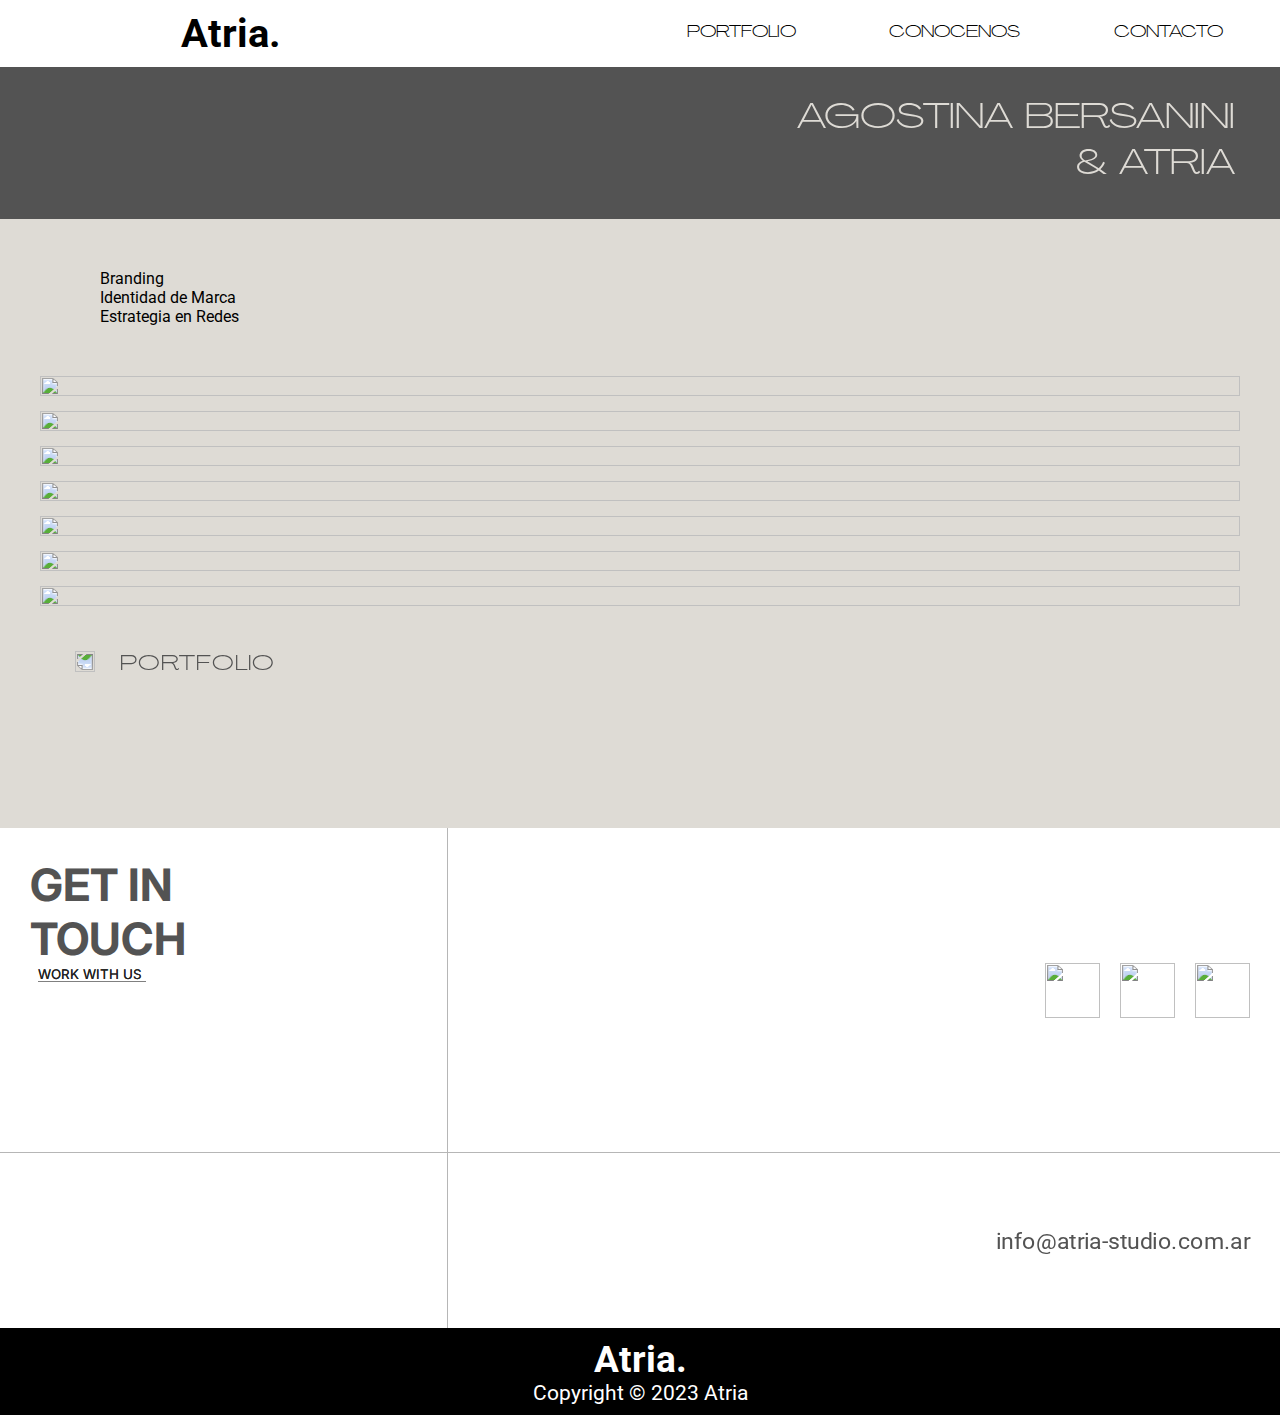
==== agos-bersanini.html @ bcda0cda "Add files via upload" ====
<!DOCTYPE <!DOCTYPE html>

<html>

<head>
    <meta charset="utf-8">
    <meta http-equiv="X-UA-Compatible" content="IE=edge">
    <title>Atria & AB</title>
    <meta name="description" content="">
    <meta name="viewport" content="width=device-width, initial-scale=1">

    <link rel="stylesheet" type="text/css" href="styles.css">
    <link href="https://unpkg.com/aos@2.3.1/dist/aos.css" rel="stylesheet">
    <link rel="stylesheet"
        href="https://fonts.googleapis.com/css2?family=Material+Symbols+Outlined:opsz,wght,FILL,GRAD@20..48,100..700,0..1,-50..200" />
    <link rel="preconnect" href="https://fonts.googleapis.com">
    <link rel="preconnect" href="https://fonts.gstatic.com" crossorigin>
    <link href="https://fonts.googleapis.com/css2?family=Roboto&display=swap" rel="stylesheet">
    <link href="https://fonts.googleapis.com/css2?family=Inter:wght@100&display=swap" rel="stylesheet">
    <script src="https://unpkg.com/aos@2.3.1/dist/aos.js"></script>
</head>


<body>

    <header class="big-screens">
        <div id="logoContainer">
            <a href="index.html">
                <p>Atria.</p>
            </a>
        </div>
        <nav id="nav">
            <div class="menuLinks">
                <a href="portfolio.html">PORTFOLIO</a>
                <a href="index.html">CONOCENOS</a>
                <a href="index.html">CONTACTO</a>
            </div>
        </nav>
    </header>
    <header id="smallHeader" class="small-screens">
        <div id="logoContainer">
            <a href="index.html">
                <p>Atria.</p>
            </a>
            <a href="javascript:void(0);" class="icon" onclick="hamburgerMenu()">
                <span class="material-symbols-outlined size-48">
                    menu
                </span>
            </a>
        </div>
        <nav id="nav">
            <div id="menuLinks">
                <a href="portfolio.html">PORTFOLIO</a>
                <a href="index.html">CONOCENOS</a>
                <a href="index.html">CONTACTO</a>>
            </div>
        </nav>
    </header>

    <div class="portfolio-title">
        <a class="backToPortfolio" href="portfolio.html">
            <img src="images/chevron-left.svg" alt="">
        </a>
        <div>
            <h2 data-aos="fade-right" data-aos-duration="1000">
                AGOSTINA BERSANINI
            </h2>
            <h2 data-aos="fade-right" data-aos-duration="1000">
                & ATRIA
            </h2>
        </div>
    </div>

    <div class="portfolio-subtitle">
        <p>
            Branding <br>
            Identidad de Marca <br>
            Estrategia en Redes
        </p>
    </div>

    <div class="subpage-gallery" data-aos="fade-zoom-in" data-aos-duration="1000">
        <img src="images/PORTFOLIO/02. Agostina Bersanini/1.png" alt="">
        <img src="images/PORTFOLIO/02. Agostina Bersanini/2.png" alt="">
        <img src="images/PORTFOLIO/02. Agostina Bersanini/3.png" alt="">
        <img src="images/PORTFOLIO/02. Agostina Bersanini/4.png" alt="">
        <img src="images/PORTFOLIO/02. Agostina Bersanini/5.png" alt="">
        <img src="images/PORTFOLIO/02. Agostina Bersanini/6.png" alt="">
        <img src="images/PORTFOLIO/02. Agostina Bersanini/7.png" alt="">
        <a class="portfolio-sublink" href="portfolio.html">
            <img src="images/chevron-right.svg" alt="">
            <h2>PORTFOLIO</h2>
        </a>
    </div>

    <div class="contact-section">
        <div>
            <div class="box1">
                <h2>GET IN<br>TOUCH</h2>
                <small>WORK WITH US <img src="images/Group.svg"
                        alt=""></small>
            </div>
            <div class="box2">
                <div></div>
            </div>
        </div>
        <div>
            <div class="box3">
                <a href="mailto:info@atria-studio.com.ar"><img src="images/mail.png" alt=""></a>
                <a href="#"><img src="images/linkedin.png" alt=""></a>
                <a href="https://www.instagram.com/atria_studio/"><img src="images/instagram.png" alt=""></a>
            </div>
            <div class="box4">
                <p>info@atria-studio.com.ar</p>
            </div>
        </div>
    </div>

    <footer>
        <p>Atria.</p>
        <p>Copyright &#169; 2023 Atria</p>
    </footer>

    <script src="scripts.js" async defer></script>
    <script src="https://unpkg.com/aos@2.3.1/dist/aos.js"></script>
    <script>
        AOS.init();
    </script>
</body>

</html>
---- styles.css ----
@font-face {
    font-family: Agrandir;
    src: url(customFonts/Agrandir-GrandLight.otf);
}

@font-face {
    font-family: AgrandirH;
    src: url(customFonts/Agrandir-GrandHeavy.otf);
}

@font-face {
    font-family: AgrandirR;
    src: url(customFonts/Agrandir-Regular.otf);
}

* {
    margin: 0;
    padding: 0;
    box-sizing: border-box;
    color: black;
    text-decoration: none;
}

html {
    scroll-behavior: smooth;
}

body {
    background-color: #DEDBD5;
    font-family: 'Roboto', sans-serif;
}

/* CSS for the loading image/animation on the index page*/

#loader {
    display: flex;
    justify-content: center;
    align-items: center;
    background-color: #FFFFFF;
    height: 100%;
    width: 100%;
    z-index: 99;
    position: fixed;
}

.logo {
    display: flex;
    justify-content: center;
    align-items: center;
}

/* CSS for the header and menu for both big and small screens*/
/* I did two different headers because i couldn't solve styling issues when clicking the hamburger icon on mobile,
so a redistribution of items was needed.This can be done better but i couldn't figure it out before delivery date*/

.big-screens,
.small-screens {
    position: sticky;
    top: 0;
    display: flex;
    justify-content: space-between;
    align-items: center;
    width: 100%;
    background-color: #FFFFFF;
    z-index: 12;
    padding: 10px;
}

#logoContainer a p {
    font-family: 'Roboto', sans-serif;
    font-size: 2.5rem;
    font-weight: bold;
}

#logoContainer {
    width: 35%;
    display: flex;
    justify-content: center;
    align-items: center;
}

nav {
    width: 50%;
    display: flex;
    justify-content: center;
}

.menuLinks {
    width: 100%;
    font-family: 'Agrandir', sans-serif;
    display: flex;
    justify-content: space-around;
}

.small-screens {
    display: none;
}

@media(max-width:650px) {

    .big-screens {
        display: none;
    }

    #loader {
        max-width: 100%;
    }
    
    .small-screens {
        display: flex;
        flex-direction: column;
        padding: 8px 30px;
    }

    .small-screens #logoContainer {
        width: 100%;
        display: flex;
        justify-content: space-between;
    }

    .small-screens .icon {
        color: black;
    }

    .small-screens .icon .size-48 {
        font-size: 40px;
        font-variation-settings: 'wght' 700;
    }

    .small-screens nav {
        width: 100%;
    }

    .small-screens nav #menuLinks {
        padding: 15px 0;
        width: 100%;
        font-family: 'Agrandir', sans-serif;
        display: none;
        flex-direction: column;
        animation: growDown 300ms linear forwards;
        transform-origin: top center;
    }

    .small-screens nav #menuLinks a {
        width: 100%;
        padding: 20px 0;
        text-align: right;
    }

    @keyframes growDown {
        0% {
            transform: scaleY(0);
            height: 0px;

        }

        50% {
            height: 130px;
        }

        80% {
            transform: scaleY(1.1);
            height: 233px;
        }

        100% {
            transform: scaleY(1);
            height: auto;
        }
    }
}



@media (max-width: 650px) {

    header .icon {
        display: block;
    }

    header #menuLinks {
        display: none;
    }

    header nav {

        justify-content: flex-end;
    }


}

/*CSS for handling fade in animation*/

.fade-in {
    opacity: 0;
    transition: opacity 1s ease-in;
}

.fade-in.visible {
    opacity: 1;
}

/* CSS for the video and link to portfolio*/

.vid {
    display: flex;
    flex-direction: column;
    justify-content: space-between;
    margin: 48px auto auto auto;
    width: 80%;
    animation: fadeInAnimation ease 2s;
}

@media (max-width: 1400px) {
    .vid {
        margin-top: 35px;
    }
}

@media (max-width: 950px) {
    .vid {
        width: 100%;
        margin: 0;
    }
}

.portfolio-link {
    display: flex;
    justify-content: end;
    align-items: center;
    margin: 30px 20px 20px auto;
    padding-right: 15px;
}

.portfolio-link h2 {
    margin-top: 3px;
    font-family: 'Agrandir', 'Roboto', sans-serif;
    letter-spacing: 1px;
    font-weight: 100;
    font-size: 28px;
    color: #535353;
    text-align: right;
}

/*I had to add a stupid padding-bottom of a few px because the chevron icon doesn't properly align with the text*/

.portfolio-link img {
    height: 28px;
    padding-left: 25px;
    margin-bottom: 3px;
}

@media (max-width: 1400px) {
    .portfolio-link h2 {
        font-size: 21px;
    }

    .portfolio-link img {
        height: 21px;
        margin-bottom: 2px;
    }
}

@media (max-width: 650px) {

    .portfolio-link {
        margin-top: 15px;
        padding-right: 0;
        margin-right: 10px;
    }

    .portfolio-link h2 {
        font-size: 16px;
    }

    .portfolio-link img {
        height: 16px;
        margin-bottom: 4px;
    }
}

/* CSS for the banner animation*/

.infinite-loop {
    position: relative;
    height: 120px;
    width: 100%;
    max-width: 100%;
    padding-bottom: 30px;
    margin-top: 90px;
    margin-bottom: 90px;
    overflow: hidden;
    animation: fadeInAnimation ease 2s;
}

.primary img,
.secondary img {
    height: 120px;
}

.overlay-img .static-img {
    height: 120px;
    width: 100%;
    object-fit: cover;
    position: absolute;
    z-index: 8;
}

.primary .front-img {
    width: fit-content;
    height: 120px;
    position: absolute;
    animation: primary 7s linear infinite;
    z-index: 10;
}

.secondary .front-img {
    width: fit-content;
    height: 120px;
    position: absolute;
    animation: secondary 7s linear infinite;
    z-index: 10;
}

.primary .back-img {
    width: fit-content;
    animation: primary 6s linear infinite;
    position: absolute;
}

.secondary .back-img {
    width: fit-content;
    animation: secondary 6s linear infinite;
    position: absolute;
}

@keyframes primary {
    to {
        transform: translateX(-100%);
    }
}

@keyframes secondary {
    from {
        transform: translateX(100%);
    }

    to {
        transform: translateX(0%);
    }
}

@media (max-width: 650px) {

    .infinite-loop {
        margin-top: 30px;
        margin-bottom: 50px;
    }

    .infinite-loop,
    .primary .front-img,
    .primary .back-img,
    .secondary .front-img,
    .secondary .back-img,
    .overlay-img .static-img,
    .primary .front-img,
    .secondary .back-img {
        height: 52px;
    }

}

/* CSS for portfolio preview */

.portfolio-preview {
    display: flex;
    flex-direction: column;
    justify-content: center;
    align-items: center;
    width: 75%;
    margin: auto;
}

.portfolio-preview .preview-title {
    margin-bottom: 50px;
}

.portfolio-preview .preview-title h2 {
    font-family: 'Agrandir', 'Roboto', sans-serif;
    font-weight: 100;
    font-size: 28px;
    color: #535353;
}

.gallery {
    display: flex;
    justify-content: space-between;
    height: 930px;
    width: 100%;
}

.gallery .tall-image {
    max-width: 25%;
    display: flex;
    justify-content: center;
    align-items: center;
}

.gallery .tall-image img {
    width: 100%;
    height: 100%;
    object-fit: cover;
}

.small-image-group {
    max-width: 23%;
    height: 100%;
    display: flex;
    flex-direction: column;
    justify-content: space-between;
}

.small-image-group .small-image {
    max-width: 100%;
}

.small-image-group .small-image:first-of-type {
    height: 44%;
}

.small-image-group .small-image:nth-of-type(2) {
    height: 54%;
}

.small-image-group .small-image img {
    height: 100%;
    width: 100%;
    object-fit: cover;
}

.half-gallery-column {
    display: flex;
    flex-direction: column;
    justify-content: space-between;
    width: 49%;
    height: 100%;
}

.big-image {
    height: 64%;
    display: flex;
    justify-content: center;
    align-items: center;
}

.big-image img {
    height: 100%;
    width: 100%;
    object-fit: cover;
}

.half-gallery-column .small-image-group {
    height: 34%;
    max-width: 100%;
    display: flex;
    flex-direction: row;
    justify-content: space-between;
}

.half-gallery-column .small-image-group .small-image {
    height: 100%;
    width: 48.5%;

}

.half-gallery-column .small-image-group .small-image img {
    height: 100%;
    width: 100%;
    object-fit: cover;
}

.gallery-small {
    display: none;
}

@media (max-width: 1400px) {

    .portfolio-preview {
        width: 85%;
    }

    .portfolio-preview .preview-title h2 {
        font-size: 28px;
    }

    .gallery {
        height: 720px;
    }
}

@media (max-width: 950px) {

    .portfolio-preview {
        width: 100%;
    }

    .portfolio-preview .preview-title h2 {
        font-size: 21px;
    }

    .gallery {
        height: 550px;
    }
}

@media (max-width: 650px) {

    .portfolio-preview {
        width: 90%;
    }

    .portfolio-preview .preview-title h2 {
        font-size: 21px;
    }

    .gallery {
        display: none;
    }

    .gallery-small {
        display: flex;
        flex-direction: column;
        gap: 15px;
    }

    .gallery-small img {
        width: 100%;
        object-fit: cover;
        height: 195px;
    }

}

/* CSS for description */

.descripcion {
    width: 90%;
    display: flex;
    justify-content: center;
    align-items: center;
    margin: 120px auto;
    border-top: 1px solid #B6B6B6;
    border-bottom: 1px solid #B6B6B6;
}

.descripcion p {
    width: 60%;
    text-align: center;
    margin: 130px auto;
    color: #535353;
    font-size: 1.5rem;
}

.bold {
    font-family: 'AgrandirH', 'Roboto', sans-serif;
    font-weight: bold;
    color: #535353;
}

@media(max-width: 650px) {

    .descripcion {
        margin: 50px auto;
    }

    .descripcion p {
        width: 90%;
        margin-top: 40px;
        margin-bottom: 40px;
        font-size: 1rem;
    }

}

/* CSS for services */

.caja-servicios {
    display: flex;
    margin: 100px auto;
    justify-content: space-around;
    width: 90%;
    max-width: 1300px;
}

.caja-servicios div {
    display: flex;
    flex-direction: column;
    align-items: center;
    width: 28%;
}

.caja-servicios div img {
    padding-bottom: 20px;
    width: 100%;
}

.caja-servicios div h3 {
    font-family: 'Agrandir', 'Roboto', sans-serif;
    align-self: flex-start;
}

.caja-servicios div h3,
.caja-servicios div p {
    font-weight: 100;
    color: #575757;
    margin-top: 5px;
    margin-bottom: 5px;
}

.caja-servicios div p {
    font-size: 1rem;
}

@media(max-width: 650px) {

    .caja-servicios {
        flex-direction: column;
        justify-content: center;
        align-items: center;
        width: 100%;
        margin: 60px auto;
    }

    .caja-servicios div,
    .caja-servicios div picture,
    .caja-servicios div picture img {
        width: 100%;
    }

    .caja-servicios div img {
        padding-top: 40px;
    }

    .caja-servicios div h3 {
        align-self: center;
        font-size: 16px;
        letter-spacing: 1px;
    }

    .caja-servicios div h3,
    .caja-servicios div p {
        width: 85%;
    }

}

/*CSS for Contact Form*/

.contact-form-container {
    width: 100%;
    background-color: #535353;
    display: flex;
    justify-content: center;
    align-items: center;
}

.contact-form {
    width: 52%;
    display: flex;
    flex-direction: column;
    justify-content: space-around;
    align-items: center;
    margin: 40px auto;
}

.contact-form h2 {
    margin: 0 auto 10px 5%;
    font-family: 'Agrandir', 'Roboto', sans-serif;
    letter-spacing: 1px;
    font-weight: 100;
    color: #DEDBD5;
    align-self: flex-start;
}

.contact-form form {
    width: 100%;

}

.contact-form label {
    font-weight: 300;
    color: #DEDBD5;
}

.contact-form form input,
.contact-form form textarea {
    width: 100%;
    margin-bottom: 15px;
    padding: 10px;
    color: #535353;
    resize: none;
}

.contact-form input {
    height: 28px;
}

.contact-form input[type="submit"] {
    margin-top: 20px;
    font-family: 'AgrandirR', 'Roboto', sans-serif;
    font-weight: 400;
    font-size: 1.3rem;
    float: right;
    width: 110px;
    height: 50px;
    background-color: #DEDBD5;
    border: none;
    box-shadow: 0px 3px 4px 1px #222222;
}

.contact-form input[type="submit"]:active {
    background-color: #535353;
    color: #DEDBD5;
}

@media(max-width:650px) {
    .contact-form {
        width: 80%;
    }
}

/* CSS for "get in touch" section */

.contact-section {
    display: flex;
    background-color: #FFFFFF;
    height: 500px;
}

.contact-section div:first-of-type {
    width: 35%;
}

.contact-section div:nth-of-type(2) {
    width: 65%;
}

.contact-section div .box1,
.contact-section div .box2 {
    border-right: 1px solid #B6B6B6;
}

.contact-section div .box1,
.contact-section div .box2,
.contact-section div .box3,
.contact-section div .box4 {
    width: 100%;
}

.contact-section div .box2,
.contact-section div .box4 {
    height: 35%;
}

.contact-section div .box1,
.contact-section div .box3 {
    border-bottom: 1px solid #B6B6B6;
    height: 65%;
}

.contact-section div .box3,
.contact-section div .box4 {
    display: flex;
    justify-content: flex-end;
    align-items: center;
}

.box1 {
    font-family: 'Inter', sans-serif;
    padding: 30px;

}

.box1 h2 {
    font-family: 'Inter', sans-serif;
    font-size: 2.8rem;
    color: #535353;
}

.box1 small {
    color: #222222;
    text-shadow: 0px 0px 0px #222222;
    margin-left: 8px;
    text-decoration: underline gray;
    text-underline-offset: 2px;
}

.box3 {
    padding: 20px;
}

.box3 a img {
    height: 55px;
    margin: 10px;
}

.box4 {
    padding: 30px;
    font-size: 1.4rem;
}

.box4 p {
    color: #535353;
    transform: scaleX(1.05);
    transform-origin: right;
}

small img {
    height: 10px;
    margin-left: 10px;
}

@media(max-width:650px) {

    .contact-section {
        zoom: 0.6;
    }

    .box1 small {
        zoom: 1.1;
    }
}


/* CSS for footer */

footer {
    width: 100%;
    background-color: black;
    display: flex;
    flex-direction: column;
    justify-content: center;
    align-items: center;
}

footer p {
    color: #FFFFFF;
    font-size: 1.3rem;
}

footer p:first-of-type {
    margin-top: 10px;
    font-size: 2.3rem;
    font-weight: bold;
}

footer p:nth-of-type(2) {
    margin-bottom: 10px;
}

@media(max-width:650px) {

    footer {
        zoom: 0.8;
    }

}

/*CSS for all the portfolio subpages*/

.portfolio-title {
    width: 100%;
    background-color: #535353;
    padding: 30px;
    display: flex;
    justify-content: end;
    align-items: center;

}

.portfolio-title .backToPortfolio {
    padding: 25px;
    position: absolute;
    left: 50px;
}

.portfolio-title .backToPortfolio:hover {
    border: 2px solid black;
    border-radius: 5px;
}

.portfolio-title .backToPortfolio img {
    zoom: 1.5;
}

.portfolio-title h2 {
    font-family: 'Agrandir', 'Roboto', sans-serif;
    font-weight: 100;
    font-size: 35px;
    color: #DEDBD5;
    text-align: right;
    margin-right: 15px;
}

.portfolio-subtitle {
    margin: 50px;
}

.portfolio-subtitle p {
    margin: 50px;
}

.portfolio-gallery {
    margin: 50px auto;
    display: flex;
    gap: 15px;
    flex-wrap: wrap;
    justify-content: center;
    align-items: center;
}

.portfolio-gallery img {
    height: 350px;
    width: 350px;
    object-fit: cover;
}

.subpage-gallery {
    max-width: 1200px;
    display: flex;
    flex-direction: column;
    justify-content: center;
    align-items: center;
    margin: auto;
    gap: 15px;
}

.subpage-gallery img {
    width: 100%;
}

.portfolio-sublink {
    display: flex;
    justify-content: start;
    margin: 30px auto 150px 20px;
    padding-left: 15px;
}

.portfolio-sublink h2 {
    text-align: left;
    font-family: 'Agrandir', 'Roboto', sans-serif;
    letter-spacing: 1px;
    font-weight: 100;
    font-size: 28px;
    color: #535353;
}

.portfolio-sublink img {
    transform: rotate(180deg);
    height: 28px;
    padding-left: 25px;
}

@media (max-width: 1400px) {

    .portfolio-sublink h2 {
        font-size: 21px;
    }

    .portfolio-sublink img {
        height: 21px;
        margin-bottom: 2px;
    }
}

@media (max-width: 650px) {

    .portfolio-title {
        justify-content: end;
    }

    .portfolio-title h2 {
        zoom: 0.5;
    }

    .portfolio-title .backToPortfolio {
        left: 20px;
    }

    .portfolio-title .backToPortfolio img {
        zoom: 1.2;
    }

    .portfolio-subtitle {
        margin: 50px 20px;
    }

    .portfolio-subtitle p {
        margin: 20px;
    }

    .portfolio-gallery a {
        width: 100%;
    }

    .portfolio-gallery a img {
        width: 100%;
        height: 180px;
        object-fit: cover;
    }

    .portfolio-sublink {
        margin-top: 15px;
        padding-left: 0;
        margin-left: 10px;
        margin-bottom: 80px;
    }

    .portfolio-sublink h2 {
        font-size: 16px;
    }

    .portfolio-sublink img {
        height: 16px;
        margin-bottom: 4px;
    }



}
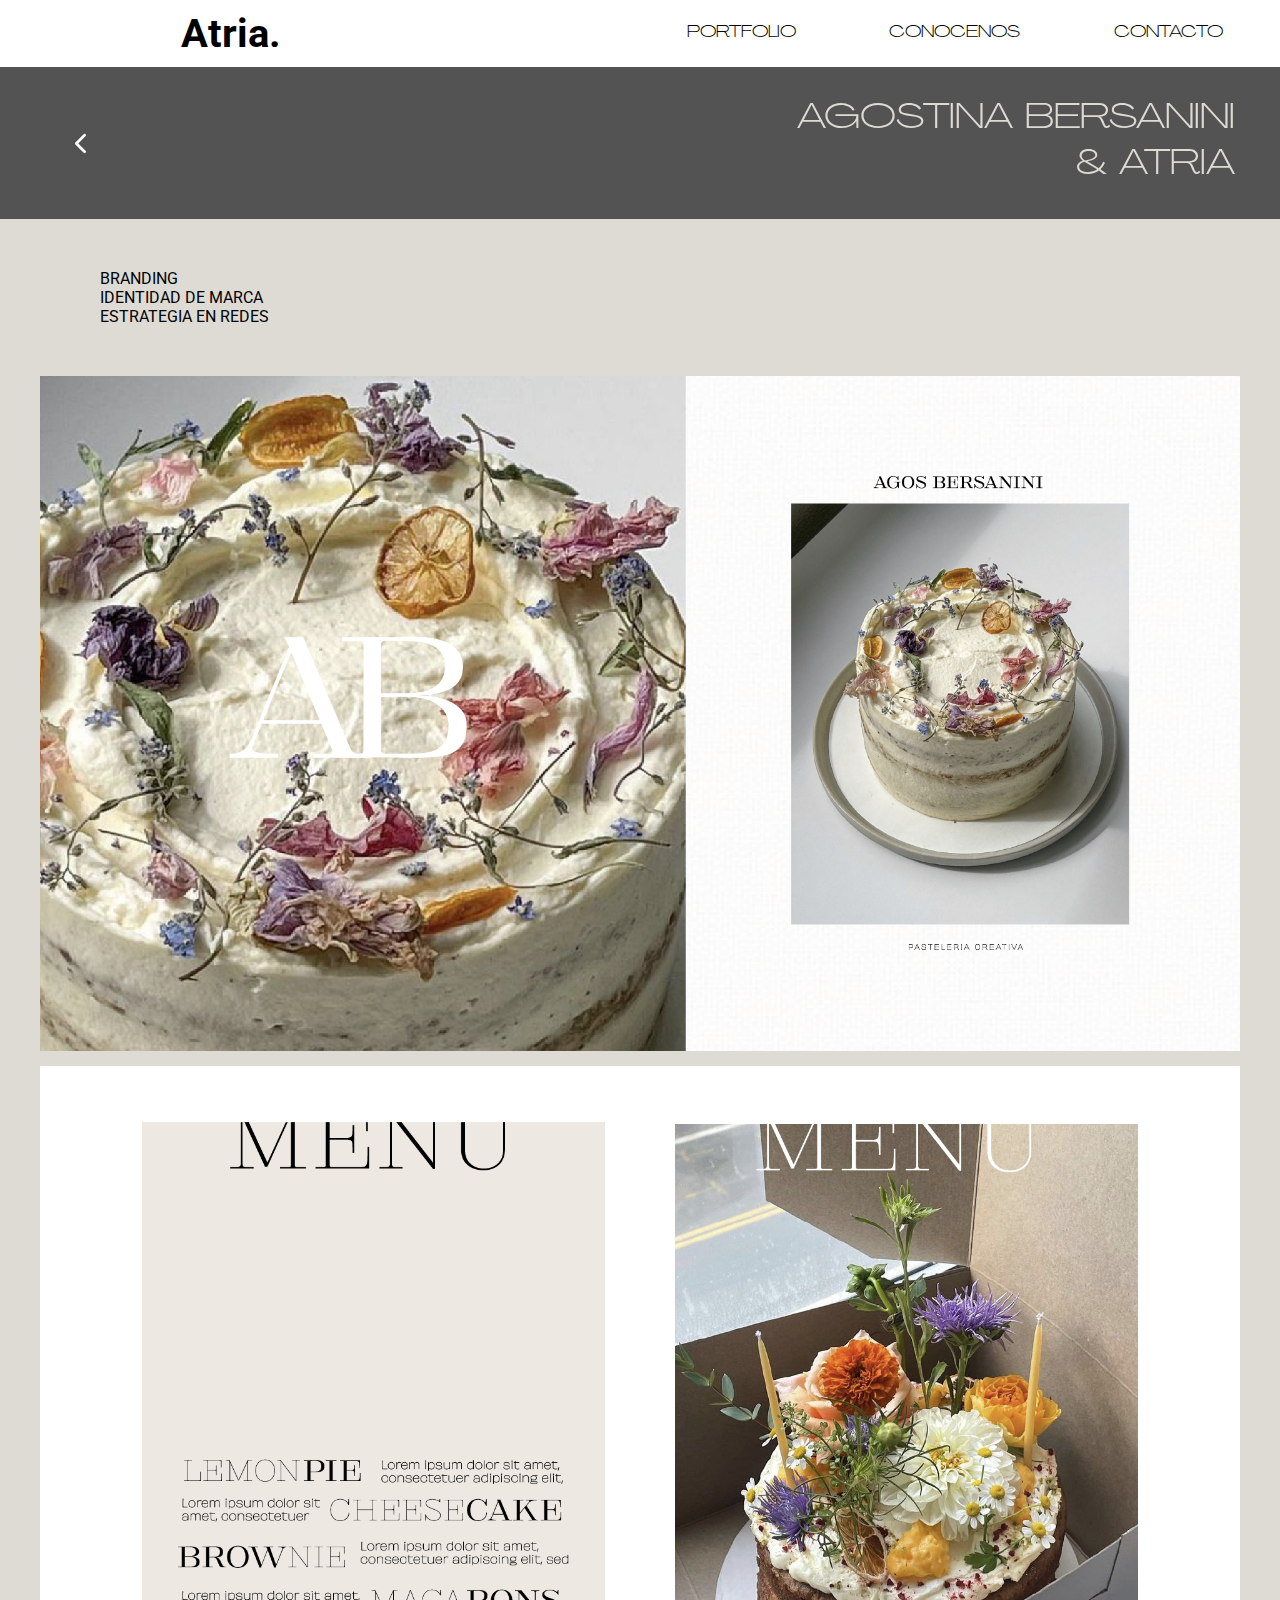
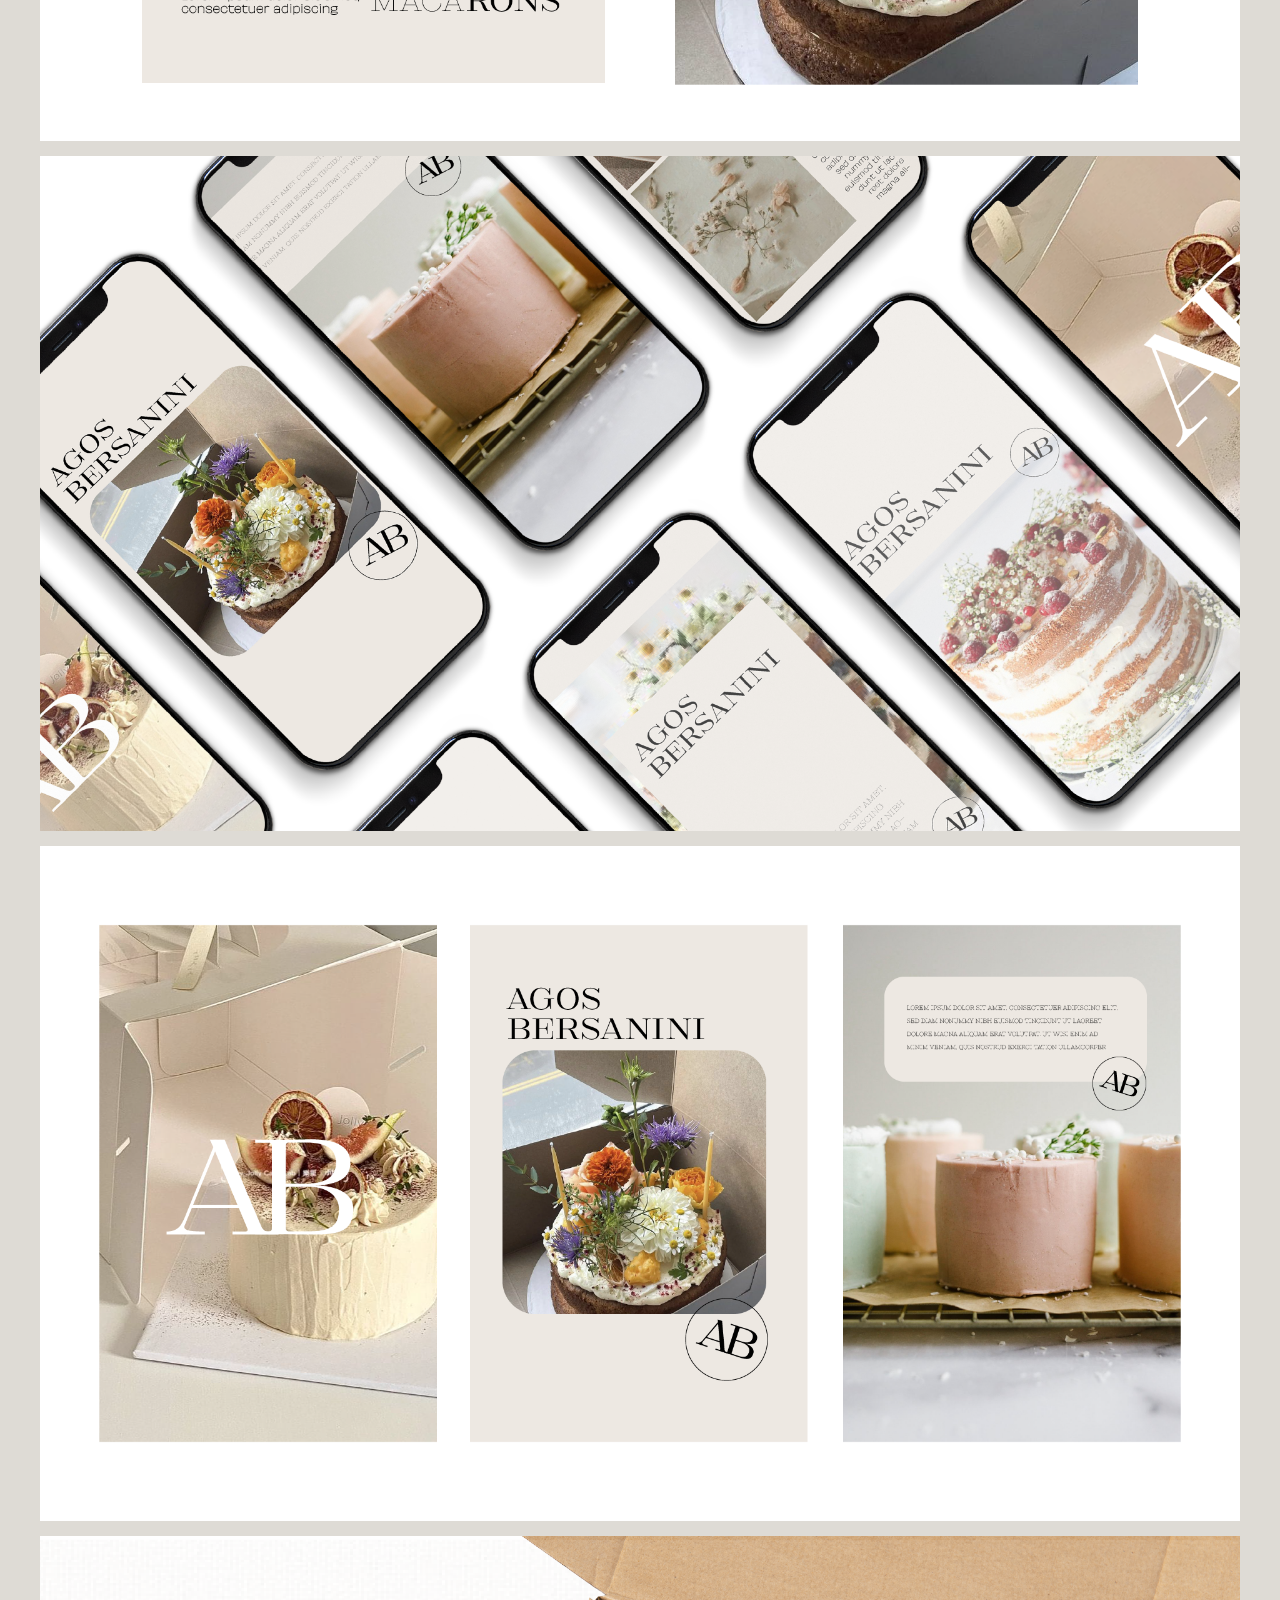
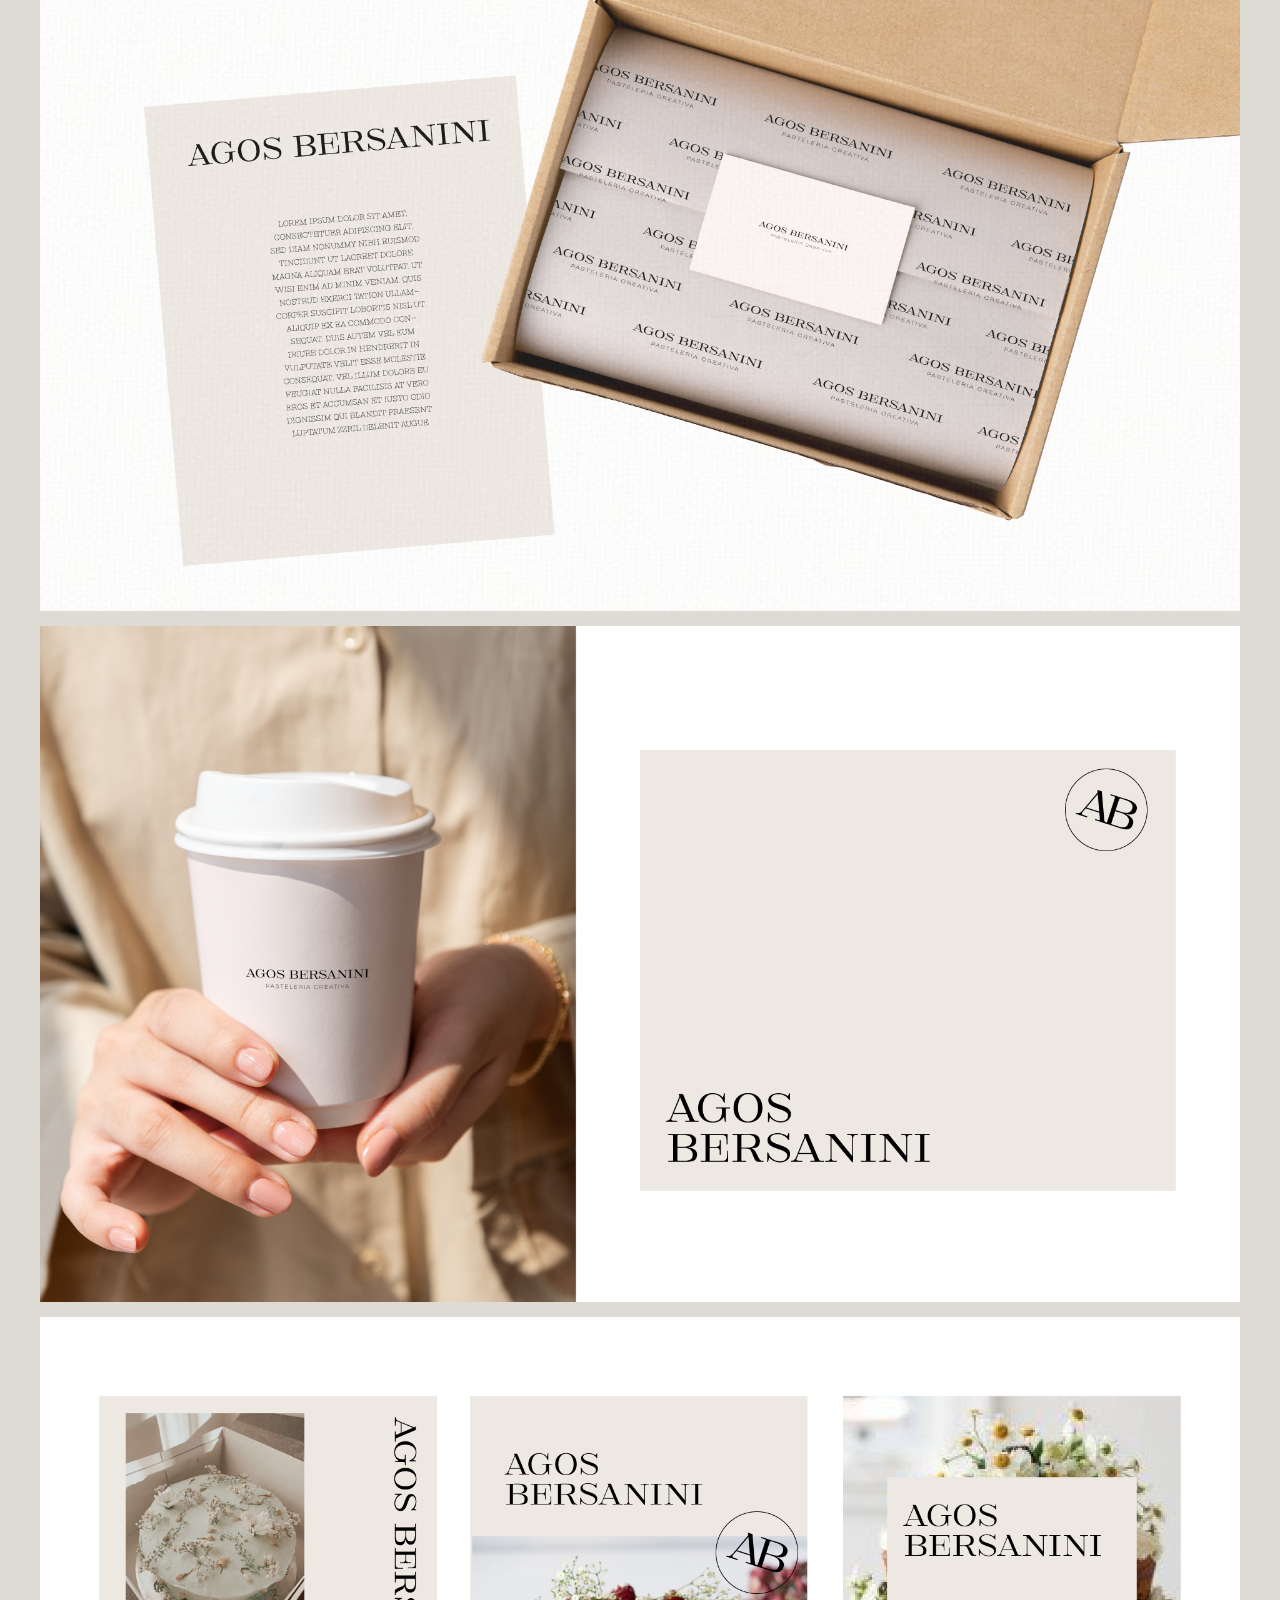
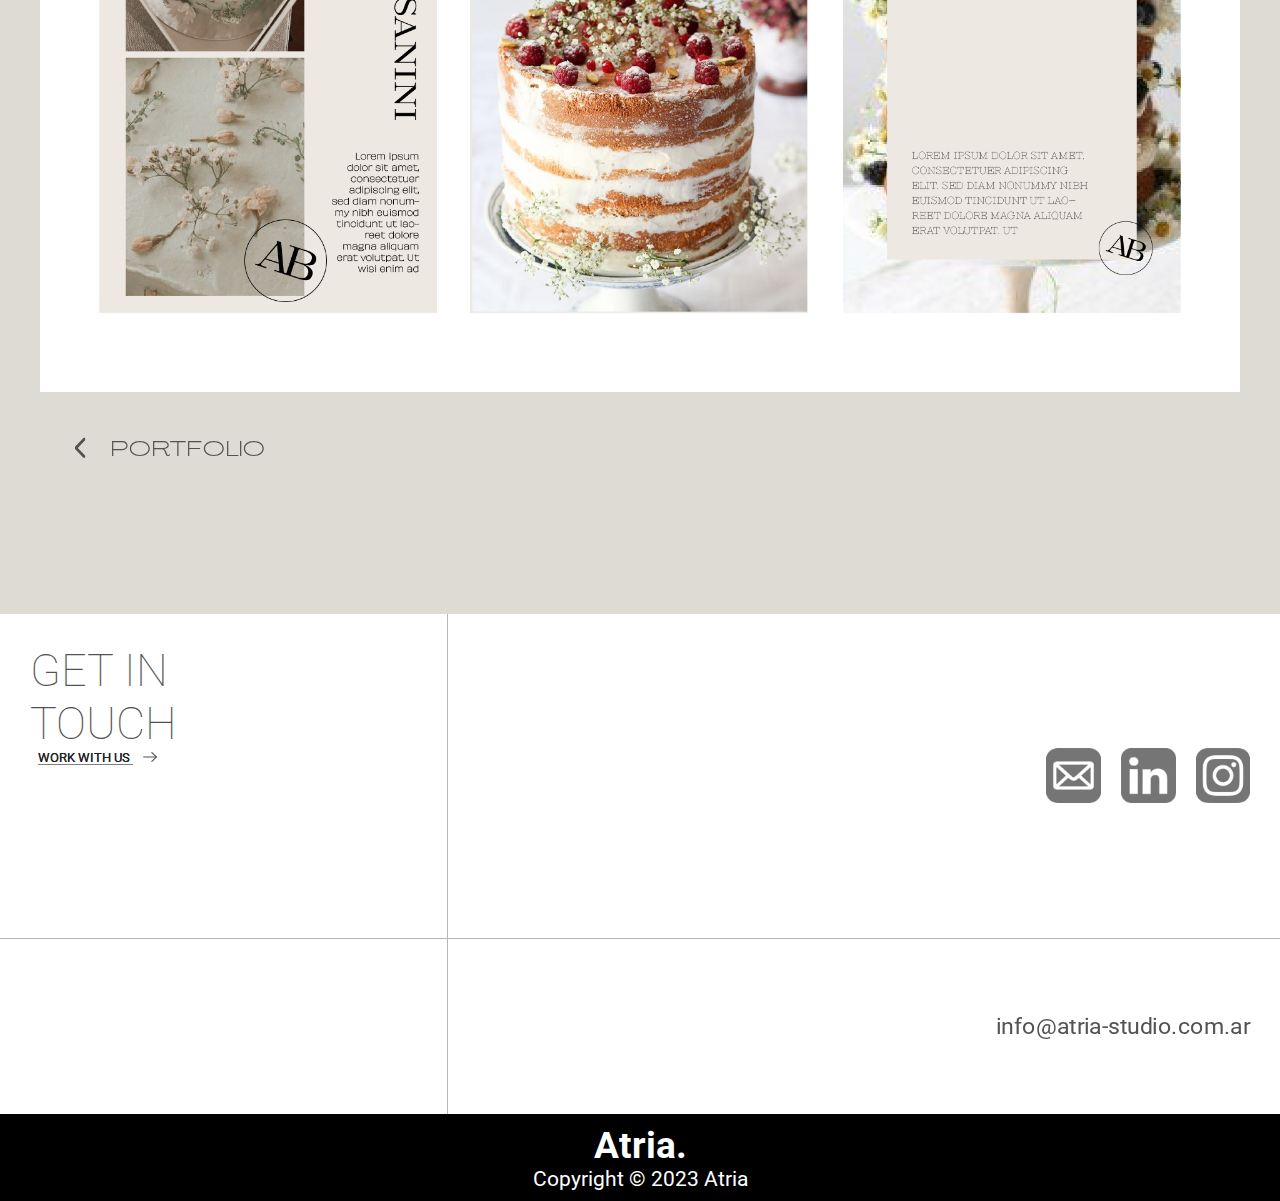
==== commit f6a441d5: "fixing nav links" ====
--- a/agos-bersanini.html
+++ b/agos-bersanini.html
@@ -32,8 +32,8 @@
         <nav id="nav">
             <div class="menuLinks">
                 <a href="portfolio.html">PORTFOLIO</a>
-                <a href="index.html">CONOCENOS</a>
-                <a href="index.html">CONTACTO</a>
+                <a href="index.html#conocenos">CONOCENOS</a>
+                <a href="index.html#contacto">CONTACTO</a>
             </div>
         </nav>
     </header>
@@ -51,8 +51,8 @@
         <nav id="nav">
             <div id="menuLinks">
                 <a href="portfolio.html">PORTFOLIO</a>
-                <a href="index.html">CONOCENOS</a>
-                <a href="index.html">CONTACTO</a>>
+                <a href="index.html#conocenos">CONOCENOS</a>
+                <a href="index.html#contacto">CONTACTO</a>
             </div>
         </nav>
     </header>
--- a/styles.css
+++ b/styles.css
@@ -47,11 +47,14 @@
     display: flex;
     justify-content: center;
     align-items: center;
+    height: 150px;
+    width: 150px;
+    object-fit: cover;
 }
 
 /* CSS for the header and menu for both big and small screens*/
 /* I did two different headers because i couldn't solve styling issues when clicking the hamburger icon on mobile,
-so a redistribution of items was needed.This can be done better but i couldn't figure it out before delivery date*/
+so a redistribution of items was needed. This can be done in better way but i couldn't figure it out before delivery date*/
 
 .big-screens,
 .small-screens {
@@ -207,30 +210,56 @@
     display: flex;
     flex-direction: column;
     justify-content: space-between;
-    margin: 48px auto auto auto;
+    padding-top: 48px;
+    margin: auto;
     width: 80%;
     animation: fadeInAnimation ease 2s;
 }
 
+.julian {
+    height: 48rem;
+    object-fit: cover;
+}
+
+video {
+    object-fit: cover !important;
+}
+
 @media (max-width: 1400px) {
     .vid {
-        margin-top: 35px;
+        padding-top: 35px;
+    }
+
+    .julian {
+        height: 31rem;
     }
 }
 
 @media (max-width: 950px) {
     .vid {
         width: 100%;
-        margin: 0;
-    }
+        padding-top: 15px;
+    }
+
+    .julian {
+        height: 23rem;
+    }
+}
+
+@media (max-width: 650px) {
+
+    .julian {
+        height: 15rem;
+    }
+
 }
 
 .portfolio-link {
     display: flex;
     justify-content: end;
     align-items: center;
-    margin: 30px 20px 20px auto;
-    padding-right: 15px;
+    margin: 30px 0 20px auto;
+    padding-right: 5px;
 }
 
 .portfolio-link h2 {
@@ -238,7 +267,7 @@
     font-family: 'Agrandir', 'Roboto', sans-serif;
     letter-spacing: 1px;
     font-weight: 100;
-    font-size: 28px;
+    font-size: 21px;
     color: #535353;
     text-align: right;
 }
@@ -246,18 +275,18 @@
 /*I had to add a stupid padding-bottom of a few px because the chevron icon doesn't properly align with the text*/
 
 .portfolio-link img {
-    height: 28px;
+    height: 21px;
     padding-left: 25px;
     margin-bottom: 3px;
 }
 
 @media (max-width: 1400px) {
     .portfolio-link h2 {
-        font-size: 21px;
+        font-size: 17px;
     }
 
     .portfolio-link img {
-        height: 21px;
+        height: 17px;
         margin-bottom: 2px;
     }
 }
@@ -271,11 +300,11 @@
     }
 
     .portfolio-link h2 {
-        font-size: 16px;
+        font-size: 12px;
     }
 
     .portfolio-link img {
-        height: 16px;
+        height: 12px;
         margin-bottom: 4px;
     }
 }
@@ -291,6 +320,7 @@
     margin-top: 90px;
     margin-bottom: 90px;
     overflow: hidden;
+    -webkit-animation: fadeInAnimation ease 2s; /* Safari 4+ */
     animation: fadeInAnimation ease 2s;
 }
 
@@ -308,32 +338,38 @@
 }
 
 .primary .front-img {
-    width: fit-content;
+    display: inline-block;
     height: 120px;
     position: absolute;
+    -webkit-animation: primary 7s linear infinite; /* Safari 4+ */
     animation: primary 7s linear infinite;
     z-index: 10;
 }
 
 .secondary .front-img {
-    width: fit-content;
+    display: inline-block;
     height: 120px;
     position: absolute;
+    -webkit-animation: secondary 7s linear infinite; /* Safari 4+ */
     animation: secondary 7s linear infinite;
     z-index: 10;
 }
 
 .primary .back-img {
-    width: fit-content;
+    display: inline-block;
+    -webkit-animation: primary 6s linear infinite; /* Safari 4+ */
     animation: primary 6s linear infinite;
     position: absolute;
 }
 
 .secondary .back-img {
-    width: fit-content;
+    display: inline-block;
+    -webkit-animation: secondary 6s linear infinite; /* Safari 4+ */
     animation: secondary 6s linear infinite;
     position: absolute;
 }
+
+
 
 @keyframes primary {
     to {
@@ -396,8 +432,9 @@
 .gallery {
     display: flex;
     justify-content: space-between;
-    height: 930px;
-    width: 100%;
+    height: 830px;
+    width: 100%;
+    overflow: hidden;
 }
 
 .gallery .tall-image {
@@ -495,7 +532,7 @@
     }
 
     .gallery {
-        height: 720px;
+        height: 520px;
     }
 }
 
@@ -509,9 +546,6 @@
         font-size: 21px;
     }
 
-    .gallery {
-        height: 550px;
-    }
 }
 
 @media (max-width: 650px) {
@@ -560,11 +594,12 @@
     margin: 130px auto;
     color: #535353;
     font-size: 1.5rem;
+    font-family: 'Roboto', sans-serif;
 }
 
 .bold {
-    font-family: 'AgrandirH', 'Roboto', sans-serif;
-    font-weight: bold;
+    font-family: 'Roboto', sans-serif;
+    font-weight: bolder;
     color: #535353;
 }
 
@@ -591,6 +626,7 @@
     justify-content: space-around;
     width: 90%;
     max-width: 1300px;
+    overflow: hidden;
 }
 
 .caja-servicios div {
@@ -724,6 +760,11 @@
     color: #DEDBD5;
 }
 
+.contact-form input[type="submit"]:hover {
+    background-color: #222222;
+    color: #DEDBD5;
+}
+
 @media(max-width:650px) {
     .contact-form {
         width: 80%;
@@ -777,13 +818,11 @@
 }
 
 .box1 {
-    font-family: 'Inter', sans-serif;
     padding: 30px;
-
 }
 
 .box1 h2 {
-    font-family: 'Inter', sans-serif;
+    font-weight: 100;
     font-size: 2.8rem;
     color: #535353;
 }
@@ -892,6 +931,11 @@
 
 .portfolio-title .backToPortfolio img {
     zoom: 1.5;
+}
+
+.portfolio-title h2,
+.portfolio-subtitle p {
+    text-transform: uppercase;
 }
 
 .portfolio-title h2 {
@@ -901,6 +945,9 @@
     color: #DEDBD5;
     text-align: right;
     margin-right: 15px;
+    display: flex;
+    justify-content: end;
+    align-items: center;
 }
 
 .portfolio-subtitle {
@@ -976,10 +1023,6 @@
 
 @media (max-width: 650px) {
 
-    .portfolio-title {
-        justify-content: end;
-    }
-
     .portfolio-title h2 {
         zoom: 0.5;
     }
